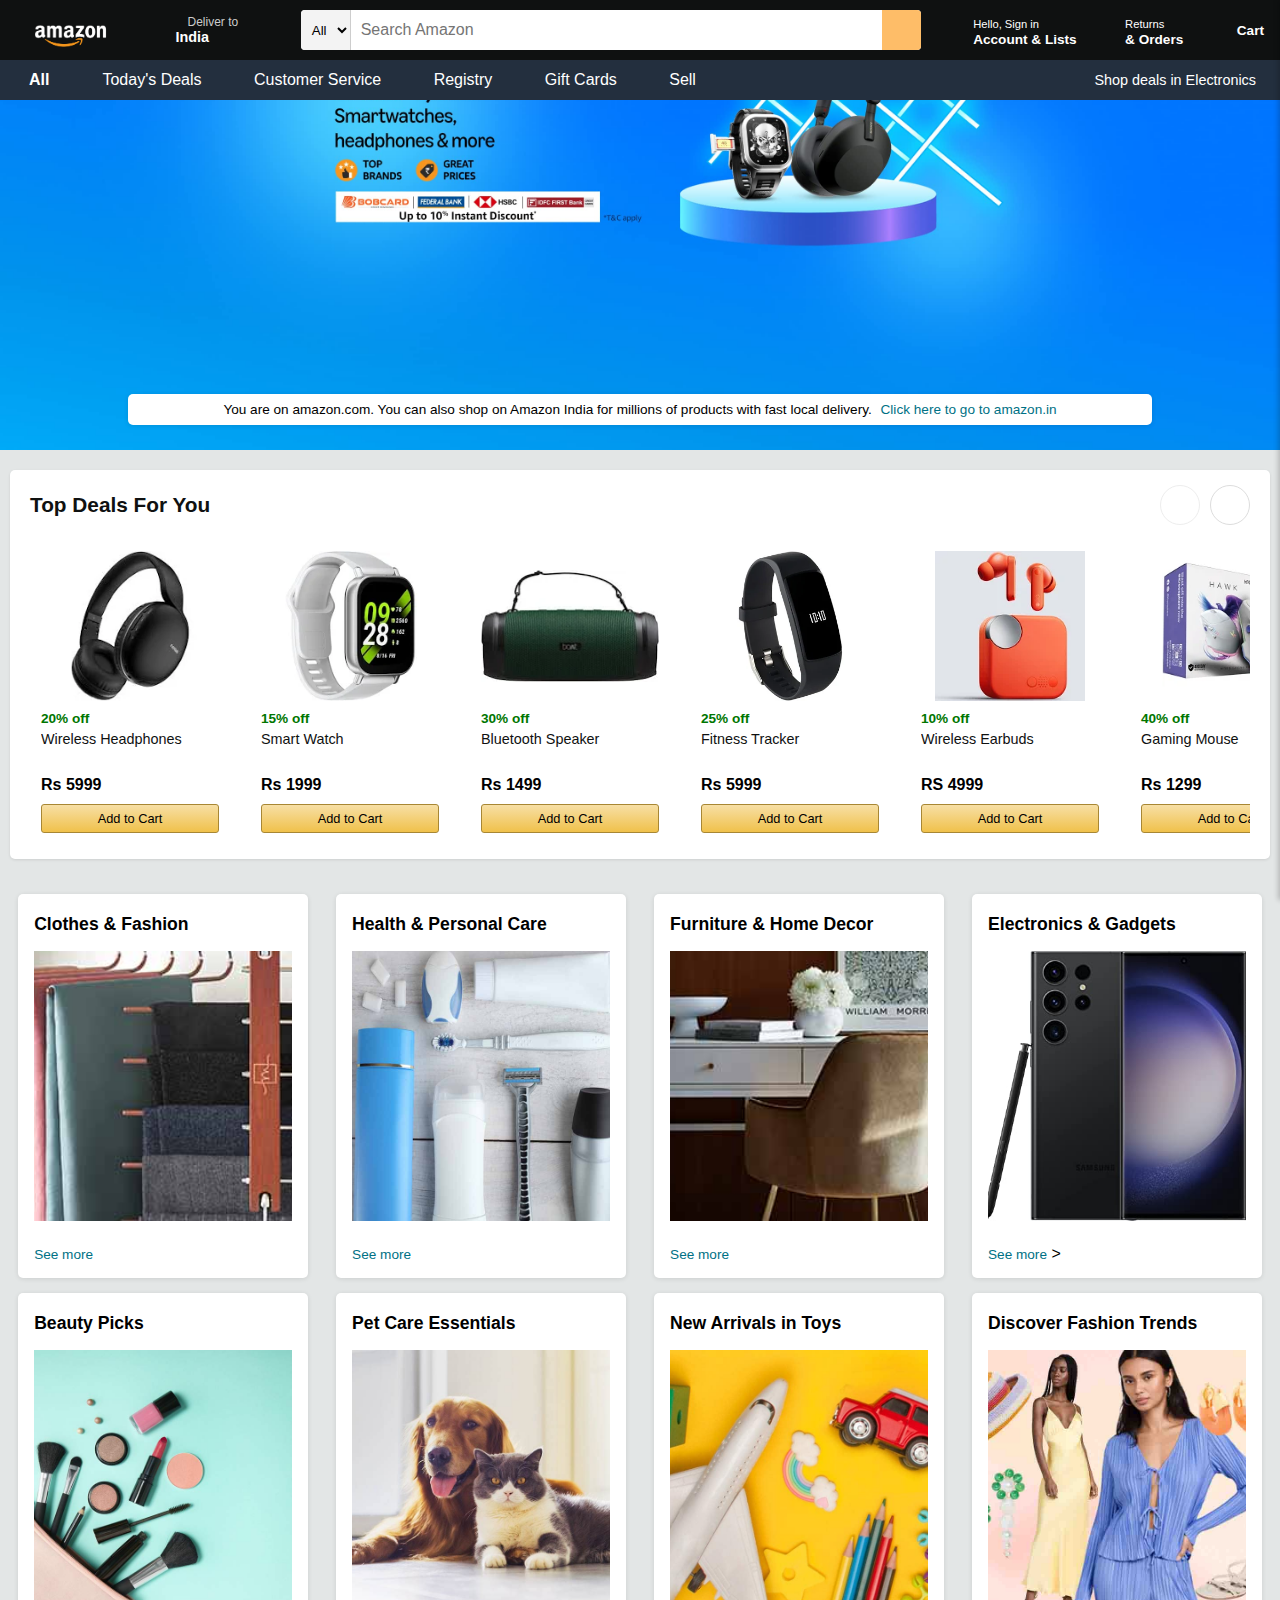
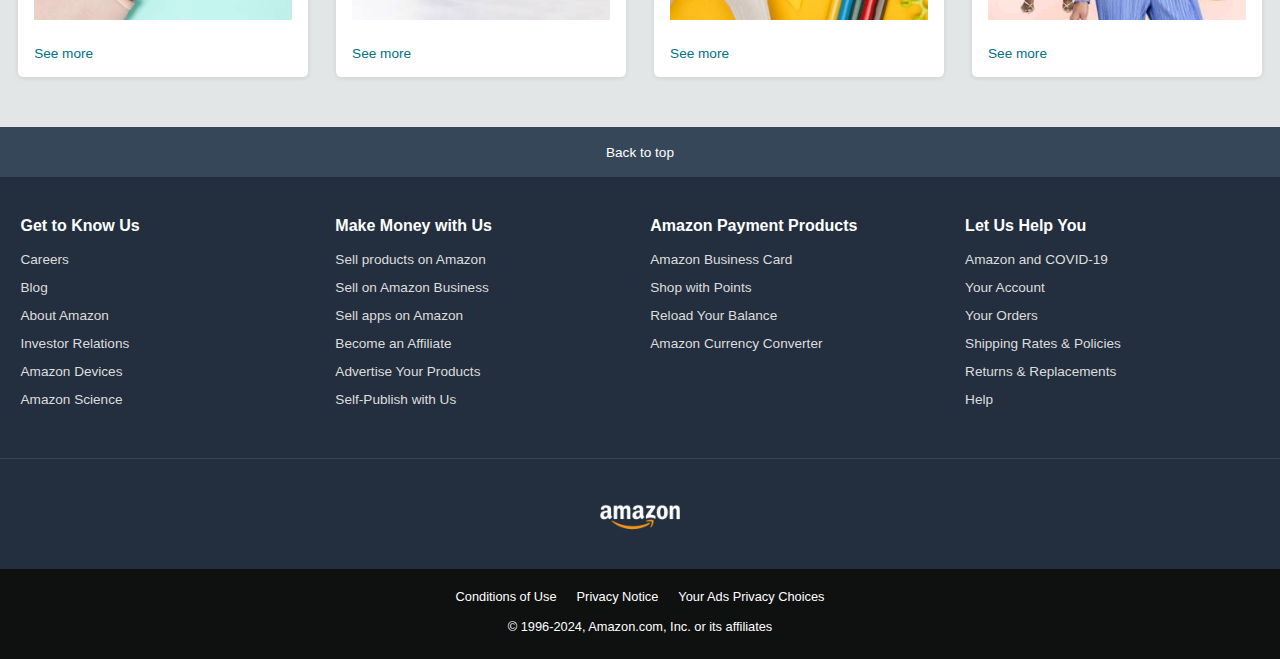
==== index.html @ f133006e "Version-1" ====
<!DOCTYPE html>
<html lang="en">
<head>
    <meta charset="UTF-8">
    <meta name="viewport" content="width=device-width, initial-scale=1.0">
    <title>Amazon Clone | Online Shopping</title>
    <link rel="stylesheet" href="https://cdnjs.cloudflare.com/ajax/libs/font-awesome/6.4.0/css/all.min.css" integrity="sha512-iecdLmaskl7CVkqkXNQ/ZH/XLlvWZOJyj7Yy7tcenmpD1ypASozpmT/E0iPtmFIB46ZmdtAc9eNBvH0H/ZpiBw==" crossorigin="anonymous" referrerpolicy="no-referrer" />
    <link rel="stylesheet" href="style.css">
    <link rel="icon" type="image/png" href="amazon_logo.png">
</head>
<body>
    <header>
        <div class="navbar">
            <div class="nav-logo border">
                <div class="logo"></div>
            </div>
            <div class="nav-address border">
                <p class="add-first">Deliver to</p>
                <div class="add-icon">
                    <i class="fa-solid fa-location-dot"></i>
                    <p class="add-second">India</p>
                </div>
            </div>
            <div class="nav-search">
                <select class="search-select">
                    <option>All</option>
                    <option>Deals</option>
                    <option>Electronics</option>
                    <option>Home & Kitchen</option>
                    <option>Fashion</option>
                    <option>Books</option>
                </select>
                <input placeholder="Search Amazon" class="Search-input"> 
                <div class="searc-icon">
                    <i class="fa-solid fa-magnifying-glass"></i>
                </div>
            </div>
            <div class="nav-singin border">
                <p><span>Hello, Sign in</span></p>
                <p class="nav-second">Account & Lists</p>
            </div>
            <div class="nav-return border">
                <p><span>Returns</span></p>
                <p class="nav-second">& Orders</p>
            </div>
             <div class="nav-cart border">
                <i class="fa-solid fa-cart-shopping"></i>
                Cart
             </div>
        </div>
        <div class="panel">
            <div class="panel-all">
                <i class="fa-solid fa-bars"></i>
                All
            </div>
            <div class="panel-ops">
                <p>Today's Deals</p>
                <p>Customer Service</p>
                <p>Registry</p>
                <p>Gift Cards</p>
                <p>Sell</p>
            </div>
            <div class="panel-deals">
                Shop deals in Electronics
            </div>
        </div>
    </header>
    <div class="hero-section">
        <div class="hero-msg">
            <p>You are on amazon.com. You can also shop on Amazon India for millions of products with fast local delivery. <a href="https://www.amazon.in/">Click here to go to amazon.in</a></p>
        </div>
    </div>
    <div class="shop-section">
        <div class="box">
            <div class="box-cotent">
                <h2>Clothes & Fashion</h2>
                <div class="box-img" style="background-image:url('box1_image.jpg');"></div>
                <a href="#">See more</a>
                
            </div>
        </div>
        <div class="box">
            <div class="box-cotent">
                <h2>Health & Personal Care</h2>
                <div class="box-img" style="background-image:url('box2_image.jpg');"></div>
                <a href="#">See more</a>
                
            </div>
        </div>
        <div class="box">
            <div class="box-cotent">
                <h2>Furniture & Home Decor</h2>
                <div class="box-img" style="background-image:url('box3_image.jpg');"></div>
                <a href="#">See more</a>
                
            </div>
        </div>
        <div class="box">
            <div class="box-cotent">
                <h2>Electronics & Gadgets</h2>
                <div class="box-img" style="background-image:url('box4_image.jpg');"></div>
                <a href="#">See more</a>
               >
            </div>
        </div>
    </div>
    <div class="shop-section">
        <div class="box">
            <div class="box-cotent">
                <h2>Beauty Picks</h2>
                <div class="box-img" style="background-image:url('box5_image.jpg');"></div>
                <a href="#">See more</a>
                
            </div>
        </div>
        <div class="box">
            <div class="box-cotent">
                <h2>Pet Care Essentials</h2>
                <div class="box-img" style="background-image:url('box6_image.jpg');"></div>
                <a href="#">See more</a>
                
            </div>
        </div>
        <div class="box">
            <div class="box-cotent">
                <h2>New Arrivals in Toys</h2>
                <div class="box-img" style="background-image:url('box7_image.jpg');"></div>
                <a href="#">See more</a>
              
            </div>
        </div>
        <div class="box">
            <div class="box-cotent">
                <h2>Discover Fashion Trends</h2>
                <div class="box-img" style="background-image:url('box8_image.jpg');"></div>
                <a href="#">See more</a>
                
            </div>
        </div>
    </div>

    <footer>
        <div class="footer-panel1">
            Back to top
        </div>

        <div class="footer-panel2">
            <div class="footer-col">
                <h3>Get to Know Us</h3>
                <ul>
                    <li><a href="#">Careers</a></li>
                    <li><a href="#">Blog</a></li>
                    <li><a href="#">About Amazon</a></li>
                    <li><a href="#">Investor Relations</a></li>
                    <li><a href="#">Amazon Devices</a></li>
                    <li><a href="#">Amazon Science</a></li>
                </ul>
            </div>
            <div class="footer-col">
                <h3>Make Money with Us</h3>
                <ul>
                    <li><a href="#">Sell products on Amazon</a></li>
                    <li><a href="#">Sell on Amazon Business</a></li>
                    <li><a href="#">Sell apps on Amazon</a></li>
                    <li><a href="#">Become an Affiliate</a></li>
                    <li><a href="#">Advertise Your Products</a></li>
                    <li><a href="#">Self-Publish with Us</a></li>
                </ul>
            </div>
            <div class="footer-col">
                <h3>Amazon Payment Products</h3>
                <ul>
                    <li><a href="#">Amazon Business Card</a></li>
                    <li><a href="#">Shop with Points</a></li>
                    <li><a href="#">Reload Your Balance</a></li>
                    <li><a href="#">Amazon Currency Converter</a></li>
                </ul>
            </div>
            <div class="footer-col">
                <h3>Let Us Help You</h3>
                <ul>
                    <li><a href="#">Amazon and COVID-19</a></li>
                    <li><a href="#">Your Account</a></li>
                    <li><a href="#">Your Orders</a></li>
                    <li><a href="#">Shipping Rates & Policies</a></li>
                    <li><a href="#">Returns & Replacements</a></li>
                    <li><a href="#">Help</a></li>
                </ul>
            </div>
        </div>

        <div class="footer-panel3">
            <div class="footer-logo"></div>
        </div>

        <div class="footer-panel4">
            <div class="footer-links">
                <a href="#">Conditions of Use</a>
                <a href="#">Privacy Notice</a>
                <a href="#">Your Ads Privacy Choices</a>
            </div>
            <div class="copyright">
                © 1996-2024, Amazon.com, Inc. or its affiliates
            </div>
        </div>
    </footer>
    
    <script src="script.js"></script>
</body>
</html>
---- style.css ----
*{
    margin: 0;
    padding: 0;
    font-family: Arial, Helvetica, sans-serif;
    box-sizing: border-box;
}

:root {
    --amazon-yellow: #febd68;
    --amazon-orange: #f3a847;
    --amazon-dark: #0f1111;
    --amazon-blue: #232f3e;
    --amazon-link: #007185;
    --amazon-green: #007600;
}

body {
    background-color: #e3e6e6;
    overflow-x: hidden;
}

/* Navigation Bar */
.navbar{
    height: 60px;
    background-color: var(--amazon-dark);
    color: white;
    display: flex;
    align-items: center;
    justify-content: space-between;
    padding: 0 10px;
    position: sticky;
    top: 0;
    z-index: 100;
}

.nav-logo{
    height: 50px;
    width: 100px;
    margin: 0 10px;
}

.logo{
    background-image: url("amazon_logo.png");
    height: 50px;
    background-size: cover;
    width: 100%;
}

.border{
    border: 1.5px solid transparent;
    padding: 5px;
    border-radius: 2px;
    cursor: pointer;
}

.border:hover{
    border: 1.5px solid white;
}

.nav-address {
    margin-right: 10px;
}

.add-first{
    color: #cccccc;
    font-size: 0.75rem;
    margin-left: 15px;
}

.add-second{
    font-size: 0.9rem;
    margin-left: 3px;
    font-weight: bold;
}

.add-icon{
    display: flex;
    align-items: center;
}

/* Search Box */
.nav-search{
    display: flex;
    background-color: white;
    width: 100%;
    max-width: 620px;
    height: 40px;
    border-radius: 4px;
    overflow: hidden;
    margin: 0 10px;
    flex: 1;
}

.search-select{
    background-color: #f3f3f3;
    width: 50px;
    text-align: center;
    border: none;
    border-right: 1px solid #cdcdcd;
    cursor: pointer;
}

.search-select:hover {
    background-color: #dadada;
}

.Search-input{
    width: 100%;
    font-size: 1rem;
    border: none;
    padding: 0 10px;
    outline: none;
}

.searc-icon{
    width: 45px;
    display: flex;
    justify-content: center;
    align-items: center;
    font-size: 1.2rem;
    background-color: var(--amazon-yellow);
    color: var(--amazon-dark);
    cursor: pointer;
}

.searc-icon:hover {
    background-color: var(--amazon-orange);
}

.nav-search:hover{
    box-shadow: 0 0 0 2px var(--amazon-orange);
}

/* Account & Orders */
span{
    font-size: 0.7rem;
}

.nav-second{
    font-size: 0.85rem;
    font-weight: 700;
}

/* Cart */
.nav-cart {
    display: flex;
    align-items: center;
}

.nav-cart i{
    font-size: 27px;
    margin-right: 5px;
}

.nav-cart{
    font-size: 0.85rem;
    font-weight: 700;
}

/* Panel Menu */
.panel{
    height: 40px;
    background-color: var(--amazon-blue);
    display: flex;
    color: white;
    align-items: center;
    padding: 0 15px;
    overflow-x: auto;
    white-space: nowrap;
}

.panel-all {
    display: flex;
    align-items: center;
    margin-right: 20px;
    font-weight: bold;
    cursor: pointer;
    padding: 7px 9px;
}

.panel-all:hover {
    border: 1px solid white;
    border-radius: 2px;
}

.panel-all i {
    margin-right: 5px;
}

.panel-ops {
    flex: 1;
}

.panel-ops p{
    display: inline-block;
    margin: 0 15px;
    cursor: pointer;
    padding: 7px 9px;
}

.panel-ops p:hover {
    border: 1px solid white;
    border-radius: 2px;
}

.panel-deals{
    font-size: 0.9rem;
    font-weight: 500;
    cursor: pointer;
    padding: 7px 9px;
}

.panel-deals:hover {
    border: 1px solid white;
    border-radius: 2px;
}

/* Hero Section */
.hero-section{
    background-image: url("Hero_27th_1999_3000._CB551629407_.jpg");
    background-size: cover;
    background-position: center;
    height: 350px;
    display: flex;
    justify-content: center;
    align-items: flex-end;
    position: relative;
}

.hero-msg{
    background-color: white;
    color: black;
    padding: 8px 15px;
    display: flex;
    align-items: center;
    justify-content: center;
    font-size: 0.85rem;
    width: 80%;
    margin-bottom: 25px;
    border-radius: 5px;
    box-shadow: 0 1px 5px rgba(0,0,0,0.1);
}

.hero-msg a{
    color: var(--amazon-link);
    text-decoration: none;
    margin-left: 5px;
}

.hero-msg a:hover {
    color: #c45500;
    text-decoration: underline;
}

/* Shop Section */
.shop-section{
    display: flex;
    flex-wrap: wrap;
    justify-content: space-evenly;
    background-color: #e3e6e6;
    padding: 0 10px;
    gap: 20px;
}

.box{
    height: auto;
    width: 23%;
    min-width: 250px;
    background-color: white;
    padding: 20px 0 15px;
    margin-top: 15px;
    border-radius: 5px;
    box-shadow: 0 1px 5px rgba(0,0,0,0.1);
    transition: transform 0.3s;
}

.box:hover {
    transform: translateY(-5px);
    box-shadow: 0 5px 15px rgba(0,0,0,0.15);
}

.box-img{
    height: 270px;
    background-size: cover;
    background-position: center;
    margin-top: 1rem;
    margin-bottom: 1rem;
}

.box-cotent{
    margin-left: 1rem;
    margin-right: 1rem;
}

.box-cotent h2 {
    font-size: 1.1rem;
    margin-bottom: 10px;
}

.box-cotent a {
    color: var(--amazon-link);
    font-size: 0.85rem;
    text-decoration: none;
    display: inline-block;
    margin-top: 10px;
}

.box-cotent a:hover {
    color: #c45500;
    text-decoration: underline;
}

/* Footer Section */
footer {
    margin-top: 50px;
}

.footer-panel1 {
    background-color: #37475a;
    color: white;
    height: 50px;
    display: flex;
    justify-content: center;
    align-items: center;
    font-size: 0.85rem;
    cursor: pointer;
}

.footer-panel1:hover {
    background-color: #485769;
}

.footer-panel2 {
    background-color: var(--amazon-blue);
    color: white;
    display: flex;
    justify-content: space-evenly;
    padding: 40px 0;
}

.footer-col {
    width: 23%;
    max-width: 300px;
}

.footer-col h3 {
    font-size: 1rem;
    margin-bottom: 15px;
}

.footer-col ul {
    list-style: none;
}

.footer-col ul li {
    margin-bottom: 10px;
}

.footer-col ul li a {
    color: #dddddd;
    font-size: 0.85rem;
    text-decoration: none;
}

.footer-col ul li a:hover {
    text-decoration: underline;
}

.footer-panel3 {
    background-color: var(--amazon-blue);
    color: white;
    border-top: 1px solid #3a4553;
    padding: 30px 0;
    text-align: center;
}

.footer-logo {
    background-image: url("amazon_logo.png");
    height: 50px;
    width: 100px;
    background-size: cover;
    margin: 0 auto;
}

.footer-panel4 {
    background-color: #0f1111;
    color: white;
    padding: 20px 0;
    text-align: center;
    font-size: 0.8rem;
}

.copyright {
    padding: 5px 0;
}

.footer-links {
    display: flex;
    justify-content: center;
    margin-bottom: 10px;
}

.footer-links a {
    color: white;
    text-decoration: none;
    margin: 0 10px;
}

.footer-links a:hover {
    text-decoration: underline;
}

/* Media Queries for Responsive Design */
@media screen and (max-width: 1200px) {
    .box {
        width: 30%;
    }
}

@media screen and (max-width: 992px) {
    .navbar {
        height: auto;
        flex-wrap: wrap;
        padding: 10px;
    }
    
    .nav-logo, .nav-address {
        margin-bottom: 10px;
    }
    
    .nav-search {
        order: 4;
        width: 100%;
        max-width: 100%;
        margin: 10px 0;
    }
    
    .panel-ops p {
        margin: 0 10px;
    }
    
    .box {
        width: 45%;
    }
    
    .footer-panel2 {
        flex-wrap: wrap;
        padding: 20px;
    }
    
    .footer-col {
        width: 48%;
        margin-bottom: 20px;
    }
}

@media screen and (max-width: 768px) {
    .nav-address, .nav-return {
        display: none;
    }
    
    .panel {
        overflow-x: auto;
        justify-content: flex-start;
    }
    
    .panel-all {
        margin-right: 10px;
    }
    
    .hero-section {
        height: 250px;
    }
    
    .hero-msg {
        width: 90%;
        font-size: 0.75rem;
    }
    
    .box {
        width: 100%;
        min-width: unset;
    }
    
    .footer-col {
        width: 100%;
    }
}

@media screen and (max-width: 480px) {
    .navbar {
        padding: 5px;
    }
    
    .nav-logo {
        width: 80px;
    }
    
    .nav-singin, .nav-cart {
        font-size: 0.75rem;
    }
    
    .nav-cart i {
        font-size: 22px;
    }
    
    .panel {
        height: auto;
        padding: 5px;
    }
    
    .panel-ops p {
        margin: 0 5px;
        font-size: 0.75rem;
    }
    
    .panel-deals {
        display: none;
    }
    
    .hero-section {
        height: 180px;
    }
    
    .hero-msg {
        width: 95%;
        padding: 5px 10px;
    }
}

/* Account Dropdown */
.nav-singin {
    position: relative;
}

.dropdown-content {
    display: none;
    position: absolute;
    top: 100%;
    right: 0;
    background-color: white;
    min-width: 240px;
    box-shadow: 0 2px 4px rgba(0,0,0,.13);
    border-radius: 3px;
    padding: 15px 0;
    z-index: 200;
    color: var(--amazon-dark);
    margin-top: 10px;
}

.dropdown-signin-btn {
    padding: 0 20px 12px;
    text-align: center;
}

.dropdown-signin-btn a {
    display: inline-block;
    background: linear-gradient(to bottom, #f7dfa5, #f0c14b);
    border-radius: 3px;
    border: 1px solid #a88734;
    color: #111;
    padding: 8px 20px;
    font-size: 0.9rem;
    font-weight: bold;
    text-decoration: none;
    width: 100%;
}

.dropdown-signin-btn a:hover {
    background: linear-gradient(to bottom, #f5d78e, #eeb933);
}

.dropdown-divider {
    padding: 0 20px 10px;
    font-size: 0.8rem;
    border-bottom: 1px solid #e7e7e7;
    margin-bottom: 10px;
}

.dropdown-divider a {
    color: var(--amazon-link);
    text-decoration: none;
}

.dropdown-divider a:hover {
    text-decoration: underline;
    color: #c45500;
}

.dropdown-section {
    padding: 0 20px;
    margin-top: 15px;
}

.dropdown-section-title {
    font-weight: bold;
    margin-bottom: 8px;
    font-size: 1rem;
}

.dropdown-section a {
    display: block;
    text-decoration: none;
    color: var(--amazon-dark);
    font-size: 0.85rem;
    padding: 5px 0;
}

.dropdown-section a:hover {
    text-decoration: underline;
}

/* Search Focus Effect */
.nav-search.focused {
    box-shadow: 0 0 0 3px #c8f3fa, 0 1px 2px rgba(15,17,17,.15) inset;
}

/* Cart Count */
.cart-count {
    position: absolute;
    top: 2px;
    right: 16px;
    background-color: var(--amazon-orange);
    color: var(--amazon-dark);
    border-radius: 50%;
    min-width: 19px;
    height: 19px;
    padding: 2px;
    text-align: center;
    font-size: 0.8rem;
    font-weight: bold;
}

.nav-cart {
    position: relative;
}

/* Product Carousel Section */
.carousel-section {
    background-color: white;
    margin: 20px 10px;
    padding: 15px 20px;
    border-radius: 5px;
    box-shadow: 0 1px 3px rgba(0,0,0,0.1);
}

.carousel-heading {
    display: flex;
    justify-content: space-between;
    align-items: center;
    margin-bottom: 15px;
}

.carousel-heading h2 {
    font-size: 1.3rem;
    color: var(--amazon-dark);
}

.carousel-controls {
    display: flex;
}

.carousel-prev, .carousel-next {
    width: 40px;
    height: 40px;
    background-color: white;
    border: 1px solid #ddd;
    border-radius: 50%;
    display: flex;
    justify-content: center;
    align-items: center;
    cursor: pointer;
    margin-left: 10px;
    transition: all 0.2s;
}

.carousel-prev:hover, .carousel-next:hover {
    background-color: #f5f5f5;
    border-color: #999;
}

.carousel-prev.disabled, .carousel-next.disabled {
    opacity: 0.5;
    cursor: not-allowed;
}

.carousel-items {
    display: flex;
    overflow: hidden;
    transition: transform 0.3s ease;
}

.carousel-item {
    flex: 0 0 200px;
    margin-right: 20px;
    padding: 10px;
    border: 1px solid transparent;
    transition: all 0.3s;
}

.carousel-item:hover {
    border-color: #ddd;
    transform: translateY(-2px);
    box-shadow: 0 2px 5px rgba(0,0,0,0.1);
}

.carousel-item-image {
    height: 150px;
    background-size: contain;
    background-position: center;
    background-repeat: no-repeat;
    margin-bottom: 10px;
}

.carousel-item-discount {
    color: var(--amazon-green);
    font-weight: bold;
    font-size: 0.85rem;
    margin-bottom: 5px;
}

.carousel-item-name {
    font-size: 0.9rem;
    margin-bottom: 5px;
    color: var(--amazon-dark);
    height: 40px;
    overflow: hidden;
}

.carousel-item-price {
    font-weight: bold;
    margin-bottom: 10px;
}

.add-to-cart-btn {
    padding: 6px 10px;
    background: linear-gradient(to bottom, #f7dfa5, #f0c14b);
    border: 1px solid #a88734;
    border-radius: 3px;
    cursor: pointer;
    font-size: 0.8rem;
    width: 100%;
}

.add-to-cart-btn:hover {
    background: linear-gradient(to bottom, #f5d78e, #eeb933);
}

/* Mobile Menu */
.mobile-menu {
    position: fixed;
    top: 0;
    left: -280px;
    width: 280px;
    height: 100%;
    background-color: white;
    z-index: 1000;
    overflow-y: auto;
    transition: left 0.3s ease;
}

.mobile-menu.active {
    left: 0;
}

.mobile-menu-header {
    background-color: var(--amazon-blue);
    color: white;
    padding: 15px;
    display: flex;
    align-items: center;
}

.mobile-menu-close {
    margin-right: 15px;
    font-size: 1.5rem;
    cursor: pointer;
}

.mobile-menu-user {
    display: flex;
    align-items: center;
}

.mobile-menu-user i {
    margin-right: 10px;
    font-size: 1.2rem;
}

.mobile-menu-content {
    padding: 15px;
}

.mobile-menu-section {
    margin-bottom: 25px;
}

.mobile-menu-section h3 {
    color: var(--amazon-dark);
    font-size: 1.1rem;
    margin-bottom: 10px;
    padding-bottom: 5px;
    border-bottom: 1px solid #ddd;
}

.mobile-menu-section ul {
    list-style: none;
}

.mobile-menu-section ul li {
    margin-bottom: 8px;
}

.mobile-menu-section ul li a {
    text-decoration: none;
    color: var(--amazon-dark);
    font-size: 0.9rem;
    display: block;
    padding: 5px 0;
}

.mobile-menu-section ul li a:hover {
    text-decoration: underline;
}

.mobile-menu-overlay {
    position: fixed;
    top: 0;
    left: 0;
    width: 100%;
    height: 100%;
    background-color: rgba(0,0,0,0.5);
    z-index: 999;
    display: none;
}

.mobile-menu-overlay.active {
    display: block;
}

/* Responsive Adjustments for JS Components */
@media screen and (max-width: 992px) {
    .carousel-item {
        flex: 0 0 calc(33.33% - 20px);
    }
}

@media screen and (max-width: 768px) {
    .carousel-item {
        flex: 0 0 calc(50% - 20px);
    }
    
    .dropdown-content {
        right: -50px;
    }
}

@media screen and (max-width: 480px) {
    .carousel-section {
        padding: 10px;
        margin: 10px 5px;
    }
    
    .carousel-heading h2 {
        font-size: 1.1rem;
    }
    
    .carousel-item {
        flex: 0 0 calc(100% - 20px);
    }
    
    .carousel-controls {
        display: none;
    }
    
    .add-to-cart-btn {
        padding: 8px 5px;
    }
    
    .dropdown-content {
        width: 100vw;
        right: -100px;
    }
}

/* Cart Dropdown and Overlay */
.cart-overlay {
    position: fixed;
    top: 0;
    left: 0;
    width: 100%;
    height: 100%;
    background-color: rgba(0,0,0,0.5);
    z-index: 998;
    display: none;
}

.cart-overlay.active {
    display: block;
}

.cart-dropdown {
    position: fixed;
    top: 0;
    right: -350px;
    width: 350px;
    height: 100%;
    background-color: white;
    z-index: 999;
    box-shadow: -2px 0 5px rgba(0,0,0,0.2);
    transition: right 0.3s ease;
    display: flex;
    flex-direction: column;
}

.cart-dropdown.active {
    right: 0;
}

.cart-dropdown-header {
    display: flex;
    justify-content: space-between;
    align-items: center;
    padding: 15px;
    background-color: var(--amazon-blue);
    color: white;
}

.cart-dropdown-header h3 {
    font-size: 1.2rem;
}

.cart-dropdown-close {
    cursor: pointer;
    font-size: 1.3rem;
}

.cart-items-container {
    flex: 1;
    overflow-y: auto;
    padding: 15px;
}

.cart-empty-message {
    display: flex;
    justify-content: center;
    align-items: center;
    height: 100px;
    color: #555;
    font-size: 1rem;
}

.cart-items-list {
    display: none;
}

.cart-item {
    display: flex;
    margin-bottom: 20px;
    padding-bottom: 15px;
    border-bottom: 1px solid #ddd;
}

.cart-item-image {
    width: 80px;
    height: 80px;
    background-size: contain;
    background-position: center;
    background-repeat: no-repeat;
    margin-right: 15px;
    border: 1px solid #eee;
}

.cart-item-details {
    flex: 1;
}

.cart-item-name {
    font-size: 0.9rem;
    margin-bottom: 5px;
    color: var(--amazon-dark);
}

.cart-item-price {
    font-size: 0.85rem;
    color: #555;
    margin-bottom: 10px;
}

.cart-item-actions {
    display: flex;
    align-items: center;
}

.cart-item-quantity {
    padding: 5px;
    border: 1px solid #ddd;
    border-radius: 3px;
    margin-right: 10px;
    font-size: 0.8rem;
}

.cart-item-delete {
    background: none;
    border: none;
    color: var(--amazon-link);
    font-size: 0.8rem;
    cursor: pointer;
    padding: 0;
}

.cart-item-delete:hover {
    color: #c45500;
    text-decoration: underline;
}

.cart-dropdown-footer {
    padding: 15px;
    background-color: #f3f3f3;
    border-top: 1px solid #ddd;
}

.cart-subtotal {
    font-size: 1.1rem;
    margin-bottom: 15px;
    text-align: right;
}

.cart-subtotal span {
    font-weight: bold;
    color: #B12704;
}

.cart-checkout-btn {
    width: 100%;
    padding: 10px;
    background: linear-gradient(to bottom, #f7dfa5, #f0c14b);
    border: 1px solid #a88734;
    border-radius: 3px;
    margin-bottom: 10px;
    cursor: pointer;
    font-size: 0.9rem;
    font-weight: bold;
}

.cart-checkout-btn:hover {
    background: linear-gradient(to bottom, #f5d78e, #eeb933);
}

.cart-view-btn {
    width: 100%;
    padding: 10px;
    background: linear-gradient(to bottom, #f7f8fa, #e7e9ec);
    border: 1px solid #adb1b8;
    border-radius: 3px;
    cursor: pointer;
    font-size: 0.9rem;
}

.cart-view-btn:hover {
    background: linear-gradient(to bottom, #e7e9ec, #d5d9d9);
}

/* Cart Animation */
.floating-cart-item {
    position: fixed;
    background-color: rgba(255, 255, 255, 0.8);
    border-radius: 5px;
    box-shadow: 0 2px 10px rgba(0,0,0,0.2);
    z-index: 1000;
    pointer-events: none;
    transition: all 0.5s cubic-bezier(0.175, 0.885, 0.32, 1.275);
}

/* Cart confirmation message */
.cart-confirmation {
    position: fixed;
    top: 100px;
    right: -300px;
    width: 300px;
    background-color: white;
    box-shadow: 0 2px 10px rgba(0,0,0,0.2);
    border-radius: 5px;
    z-index: 1000;
    transition: right 0.3s ease;
}

.cart-confirmation.active {
    right: 20px;
}

.cart-confirmation-message {
    display: flex;
    align-items: center;
    padding: 15px;
}

.cart-confirmation-message i {
    font-size: 1.5rem;
    color: var(--amazon-green);
    margin-right: 10px;
}

.cart-confirmation-message span {
    font-size: 0.9rem;
    color: var(--amazon-dark);
}

/* Add to cart button for product boxes */
.box .add-to-cart-btn {
    display: none;
    width: 90%;
    margin: 10px auto 0;
}

.box:hover .add-to-cart-btn {
    display: block;
}
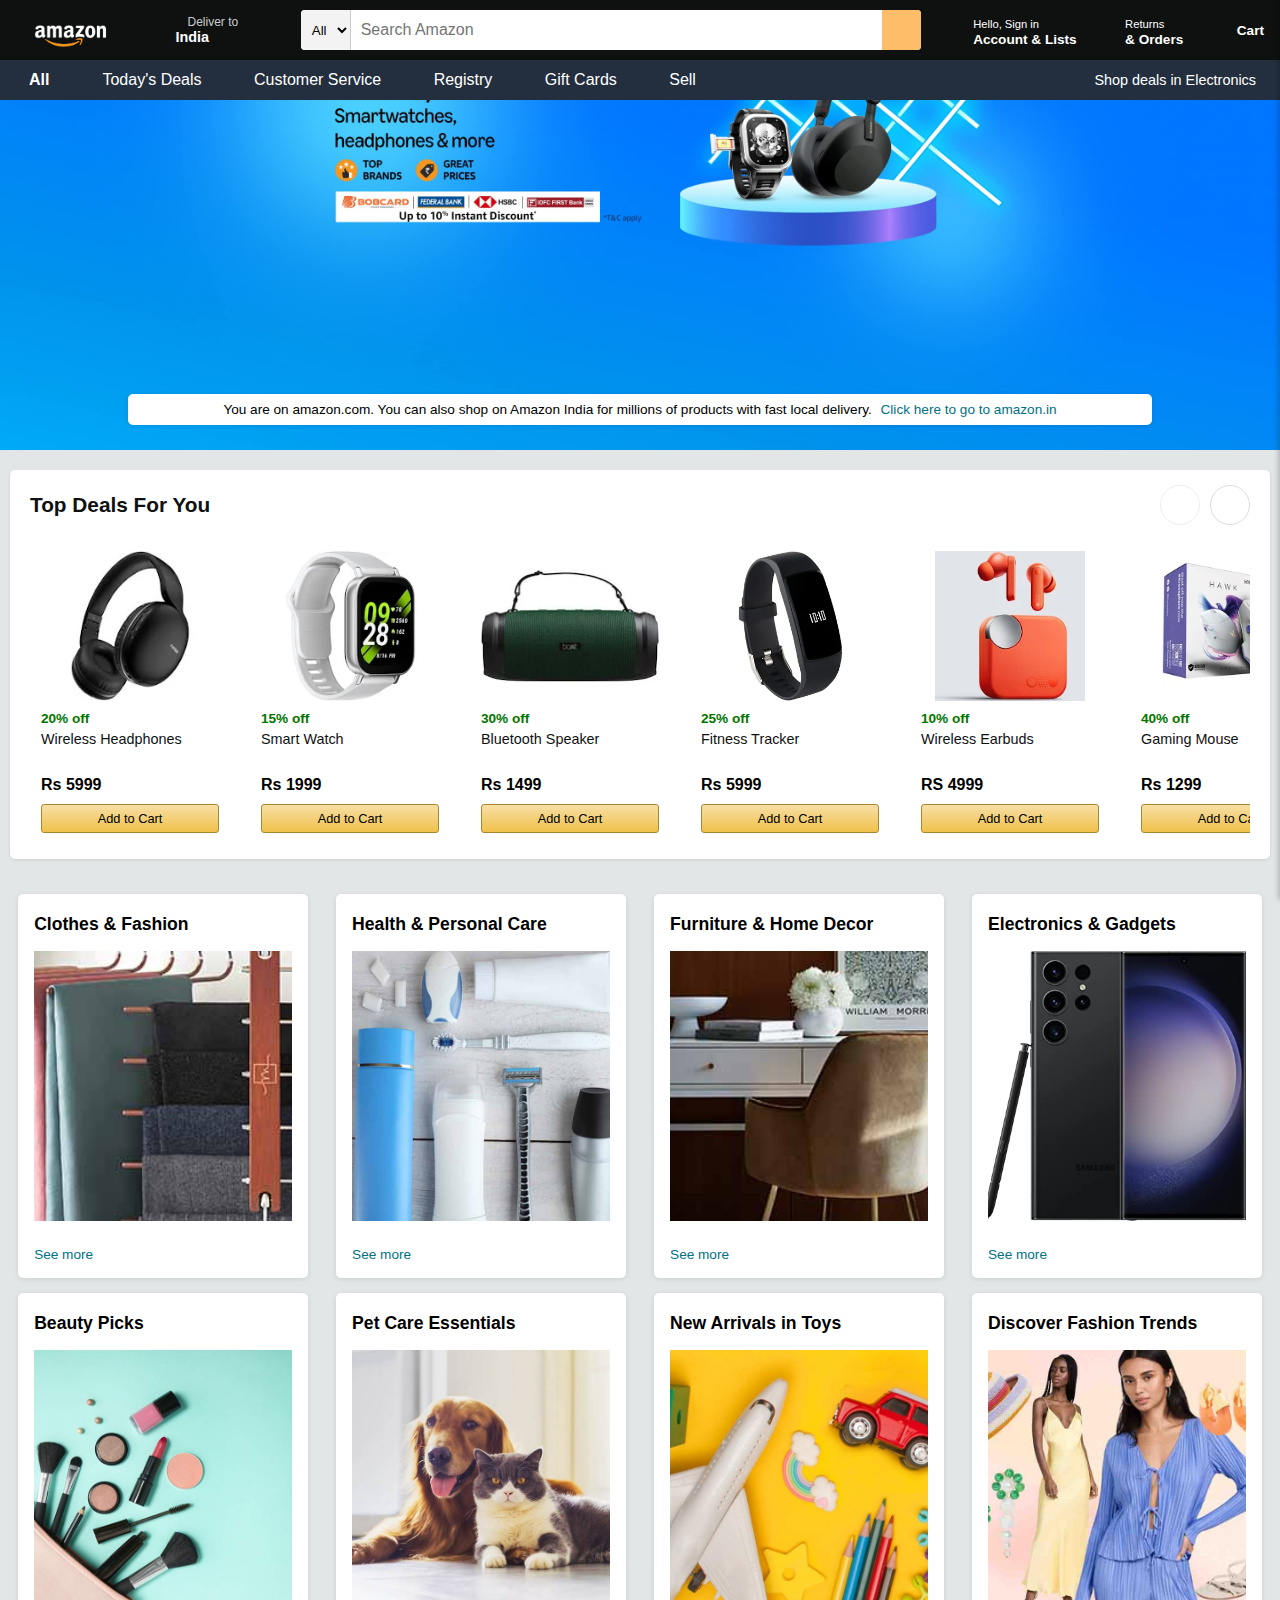
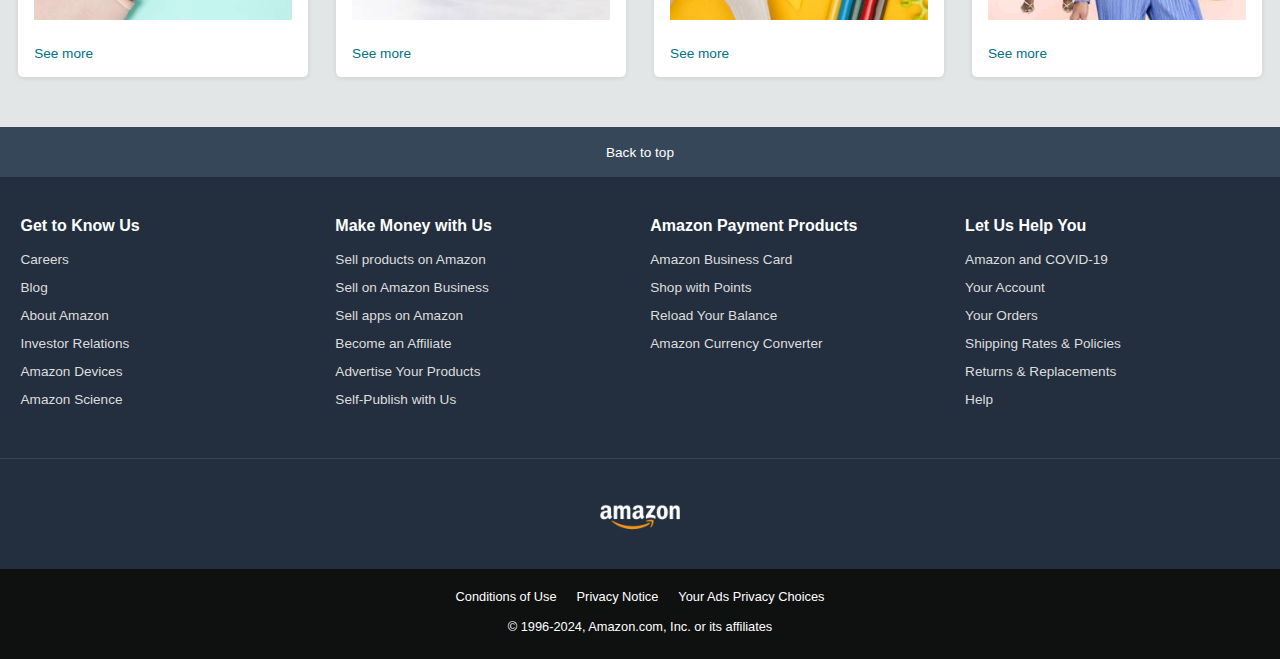
==== commit 4eb311eb: "Version 1" ====
--- a/index.html
+++ b/index.html
@@ -22,7 +22,7 @@
                 </div>
             </div>
             <div class="nav-search">
-                <select class="search-select">
+                <select class="search-select" aria-label="Search in">
                     <option>All</option>
                     <option>Deals</option>
                     <option>Electronics</option>
@@ -76,7 +76,7 @@
                 <h2>Clothes & Fashion</h2>
                 <div class="box-img" style="background-image:url('box1_image.jpg');"></div>
                 <a href="#">See more</a>
-                
+                <button class="add-to-cart-btn">Add to Cart</button>
             </div>
         </div>
         <div class="box">
@@ -84,7 +84,7 @@
                 <h2>Health & Personal Care</h2>
                 <div class="box-img" style="background-image:url('box2_image.jpg');"></div>
                 <a href="#">See more</a>
-                
+                <button class="add-to-cart-btn">Add to Cart</button>
             </div>
         </div>
         <div class="box">
@@ -92,7 +92,7 @@
                 <h2>Furniture & Home Decor</h2>
                 <div class="box-img" style="background-image:url('box3_image.jpg');"></div>
                 <a href="#">See more</a>
-                
+                <button class="add-to-cart-btn">Add to Cart</button>
             </div>
         </div>
         <div class="box">
@@ -100,7 +100,7 @@
                 <h2>Electronics & Gadgets</h2>
                 <div class="box-img" style="background-image:url('box4_image.jpg');"></div>
                 <a href="#">See more</a>
-               >
+                <button class="add-to-cart-btn">Add to Cart</button>
             </div>
         </div>
     </div>
@@ -110,7 +110,7 @@
                 <h2>Beauty Picks</h2>
                 <div class="box-img" style="background-image:url('box5_image.jpg');"></div>
                 <a href="#">See more</a>
-                
+                <button class="add-to-cart-btn">Add to Cart</button>
             </div>
         </div>
         <div class="box">
@@ -118,7 +118,7 @@
                 <h2>Pet Care Essentials</h2>
                 <div class="box-img" style="background-image:url('box6_image.jpg');"></div>
                 <a href="#">See more</a>
-                
+                <button class="add-to-cart-btn">Add to Cart</button>
             </div>
         </div>
         <div class="box">
@@ -126,7 +126,7 @@
                 <h2>New Arrivals in Toys</h2>
                 <div class="box-img" style="background-image:url('box7_image.jpg');"></div>
                 <a href="#">See more</a>
-              
+                <button class="add-to-cart-btn">Add to Cart</button>
             </div>
         </div>
         <div class="box">
@@ -134,7 +134,7 @@
                 <h2>Discover Fashion Trends</h2>
                 <div class="box-img" style="background-image:url('box8_image.jpg');"></div>
                 <a href="#">See more</a>
-                
+                <button class="add-to-cart-btn">Add to Cart</button>
             </div>
         </div>
     </div>
--- a/style.css
+++ b/style.css
@@ -485,6 +485,37 @@
     .footer-col {
         width: 100%;
     }
+    
+    .box .add-to-cart-btn {
+        display: block;
+        width: 100%;
+        margin: 10px auto 0;
+        padding: 10px;
+        font-size: 0.9rem;
+    }
+    
+    .panel-ops p, .panel-all, .panel-deals {
+        padding: 10px;
+        margin: 0 5px;
+    }
+    
+    .border {
+        padding: 8px;
+    }
+    
+    .cart-dropdown {
+        width: 100%;
+        right: -100%;
+    }
+    
+    .cart-dropdown.active {
+        right: 0;
+    }
+    
+    .footer-links a {
+        margin: 0 5px;
+        font-size: 0.8rem;
+    }
 }
 
 @media screen and (max-width: 480px) {
@@ -525,6 +556,64 @@
     .hero-msg {
         width: 95%;
         padding: 5px 10px;
+    }
+    
+    .cart-checkout-btn, .cart-view-btn {
+        padding: 12px;
+        font-size: 1rem;
+        border-radius: 5px;
+    }
+    
+    .cart-item {
+        padding: 10px 0;
+    }
+    
+    .cart-item-actions {
+        flex-direction: column;
+        align-items: flex-start;
+    }
+    
+    .cart-item-quantity {
+        margin-bottom: 10px;
+        width: 100%;
+    }
+    
+    .cart-item-delete {
+        padding: 5px 0;
+    }
+    
+    .dropdown-content {
+        width: 100vw;
+        right: -70px;
+        padding: 20px 0;
+    }
+    
+    .dropdown-signin-btn a {
+        padding: 12px;
+    }
+    
+    .dropdown-section a {
+        padding: 10px 0;
+        font-size: 0.9rem;
+    }
+    
+    .cart-confirmation {
+        width: 90%;
+        left: 5%;
+        right: auto;
+    }
+    
+    .cart-confirmation.active {
+        right: auto;
+    }
+    
+    .cart-confirmation-message {
+        padding: 15px 10px;
+    }
+    
+    .carousel-prev, .carousel-next {
+        width: 35px;
+        height: 35px;
     }
 }
 
@@ -1115,4 +1204,247 @@
 
 .box:hover .add-to-cart-btn {
     display: block;
+}
+
+/* iPhone SE, Galaxy S8, Pixel 3a - Very small phones */
+@media screen and (max-width: 375px) {
+    .navbar {
+        padding: 3px;
+    }
+    
+    .nav-logo {
+        width: 70px;
+        margin: 0 5px;
+    }
+    
+    .logo {
+        background-size: contain;
+    }
+    
+    .nav-search {
+        height: 35px;
+    }
+    
+    .search-select {
+        width: 40px;
+        font-size: 0.8rem;
+    }
+    
+    .Search-input {
+        font-size: 0.9rem;
+    }
+    
+    .searc-icon {
+        width: 35px;
+    }
+    
+    .nav-singin, .nav-cart {
+        font-size: 0.7rem;
+    }
+    
+    .nav-cart i {
+        font-size: 20px;
+    }
+    
+    .box-img {
+        height: 220px;
+    }
+    
+    .hero-section {
+        height: 150px;
+    }
+    
+    .hero-msg {
+        width: 95%;
+        padding: 5px;
+        font-size: 0.7rem;
+    }
+    
+    /* Smaller carousel items */
+    .carousel-item {
+        padding: 5px;
+    }
+    
+    .carousel-item-name {
+        font-size: 0.8rem;
+        height: 35px;
+    }
+    
+    .carousel-item-price {
+        font-size: 0.9rem;
+    }
+    
+    .carousel-item-discount {
+        font-size: 0.75rem;
+    }
+    
+    /* Improve form elements for better touch */
+    .add-to-cart-btn {
+        padding: 10px 5px;
+        font-size: 0.9rem;
+    }
+    
+    .cart-item-quantity {
+        padding: 8px 5px;
+        font-size: 1rem;
+        width: 60px;
+    }
+    
+    .cart-item-delete {
+        font-size: 0.9rem;
+        padding: 5px;
+    }
+}
+
+/* iPhone 12/13/14, Galaxy S20/S21 - Medium sized phones */
+@media screen and (min-width: 376px) and (max-width: 430px) {
+    .navbar {
+        padding: 4px;
+    }
+    
+    .nav-logo {
+        width: 75px;
+    }
+    
+    .box-img {
+        height: 240px;
+    }
+    
+    /* Larger touch targets for links */
+    .panel-ops p, .panel-all, .panel-deals {
+        padding: 10px;
+    }
+    
+    .footer-links a {
+        padding: 8px 5px;
+    }
+}
+
+/* iPhone Pro Max, Galaxy Note - Large phones */
+@media screen and (min-width: 431px) and (max-width: 480px) {
+    .navbar {
+        padding: 5px;
+    }
+    
+    .box-img {
+        height: 250px;
+    }
+}
+
+/* Orientation specific adjustments */
+@media screen and (max-height: 500px) and (orientation: landscape) {
+    .navbar {
+        height: 50px;
+    }
+    
+    .nav-logo {
+        height: 40px;
+    }
+    
+    .hero-section {
+        height: 200px;
+    }
+    
+    .box-img {
+        height: 180px;
+    }
+    
+    /* Make the cart dropdown shorter in landscape */
+    .cart-dropdown {
+        top: 50px;
+        height: calc(100% - 50px);
+    }
+    
+    /* Adjust footer for landscape orientation */
+    .footer-panel1 {
+        height: 40px;
+    }
+    
+    .footer-panel2 {
+        padding: 20px 0;
+    }
+}
+
+/* Mobile Touch Optimizations */
+.touch-target {
+    min-height: 44px; /* Apple's recommended minimum touch target size */
+    min-width: 44px;
+}
+
+/* Platform specific styling */
+.ios-device .add-to-cart-btn, 
+.ios-device .cart-checkout-btn, 
+.ios-device .cart-view-btn {
+    /* iOS specific button styling */
+    -webkit-appearance: none;
+    border-radius: 8px;
+}
+
+.ios-device .search-select, 
+.ios-device .cart-item-quantity {
+    /* Fix for iOS select styling */
+    background-color: #f8f8f8;
+    font-size: 16px; /* Prevents zoom on focus */
+}
+
+.ios-device .Search-input {
+    /* Prevent zoom on input focus on iOS */
+    font-size: 16px;
+}
+
+.android-device .add-to-cart-btn, 
+.android-device .cart-checkout-btn, 
+.android-device .cart-view-btn {
+    /* Material Design influenced styling */
+    box-shadow: 0 1px 3px rgba(0,0,0,0.12);
+    transition: background-color 0.3s, box-shadow 0.3s;
+}
+
+.android-device .add-to-cart-btn:active, 
+.android-device .cart-checkout-btn:active, 
+.android-device .cart-view-btn:active {
+    /* Material Design touch feedback */
+    box-shadow: 0 1px 2px rgba(0,0,0,0.2);
+    background-color: #e7e7e7;
+}
+
+/* Fix 100vh issue on mobile browsers */
+.mobile-view .cart-dropdown {
+    height: calc(100 * var(--vh, 1vh));
+}
+
+.mobile-view .mobile-menu {
+    height: calc(100 * var(--vh, 1vh));
+}
+
+/* Mobile touch feedback */
+.mobile-view a:active,
+.mobile-view .panel-ops p:active,
+.mobile-view .panel-all:active,
+.mobile-view .panel-deals:active,
+.mobile-view .border:active {
+    background-color: rgba(0,0,0,0.05);
+}
+
+/* Better scrolling on mobile */
+.mobile-view .cart-items-container,
+.mobile-view .mobile-menu-content {
+    -webkit-overflow-scrolling: touch;
+    overscroll-behavior: contain;
+}
+
+/* Improve cart animations on mobile */
+.mobile-view .cart-confirmation {
+    bottom: 20px;
+    top: auto;
+    left: 50%;
+    transform: translateX(-50%);
+    width: 90%;
+    max-width: 320px;
+    box-shadow: 0 4px 12px rgba(0,0,0,0.15);
+    border-radius: 8px;
+}
+
+.mobile-view .cart-confirmation.active {
+    right: auto;
 }